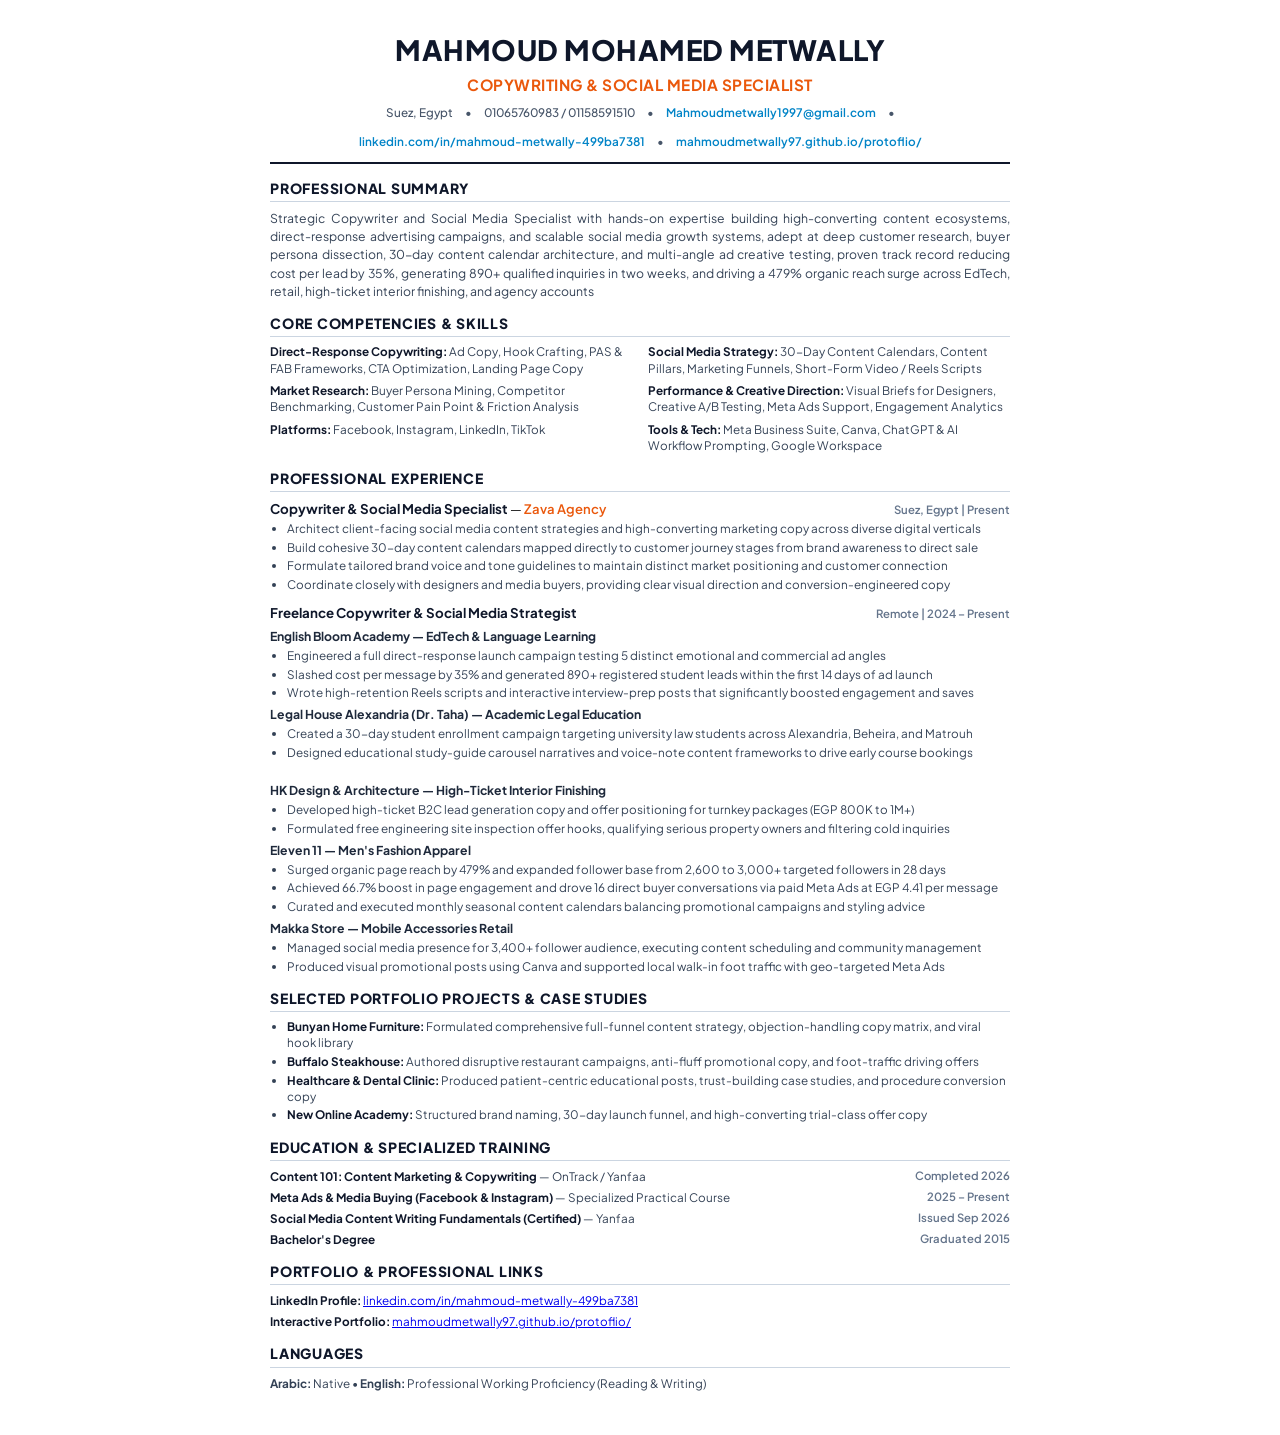
==== Mahmoud_Metwally_CV.html @ d10c6751 "Add Yanfaa Social Media Content Writing Certificate to social proof gallery and update CV" ====
<!DOCTYPE html>
<html lang="en">
<head>
  <meta charset="UTF-8">
  <title>Mahmoud Mohamed Metwally - CV</title>
  <style>
    @import url('https://fonts.googleapis.com/css2?family=Plus+Jakarta+Sans:wght@400;500;600;700;800&display=swap');

    * {
      margin: 0;
      padding: 0;
      box-sizing: border-box;
      font-family: 'Plus Jakarta Sans', -apple-system, BlinkMacSystemFont, 'Segoe UI', Roboto, Helvetica, Arial, sans-serif;
    }

    body {
      background-color: #ffffff;
      color: #1a1a1a;
      line-height: 1.45;
      font-size: 9.8pt;
      padding: 30px 40px;
      max-width: 820px;
      margin: 0 auto;
    }

    /* Header */
    header {
      text-align: center;
      border-bottom: 2px solid #0f172a;
      padding-bottom: 12px;
      margin-bottom: 14px;
    }

    h1 {
      font-size: 21pt;
      font-weight: 800;
      letter-spacing: 0.5px;
      color: #0f172a;
      text-transform: uppercase;
      margin-bottom: 3px;
    }

    .job-title {
      font-size: 11.5pt;
      font-weight: 700;
      color: #ea580c;
      letter-spacing: 0.5px;
      margin-bottom: 8px;
      text-transform: uppercase;
    }

    .contact-info {
      display: flex;
      justify-content: center;
      flex-wrap: wrap;
      gap: 12px;
      font-size: 8.8pt;
      color: #475569;
      font-weight: 500;
    }

    .contact-info a {
      color: #0284c7;
      text-decoration: none;
      font-weight: 600;
    }

    /* Section Styling */
    section {
      margin-bottom: 13px;
    }

    .section-title {
      font-size: 10.5pt;
      font-weight: 800;
      color: #0f172a;
      text-transform: uppercase;
      letter-spacing: 0.75px;
      border-bottom: 1.5px solid #cbd5e1;
      padding-bottom: 3px;
      margin-bottom: 7px;
    }

    /* Profile Summary */
    .summary-text {
      font-size: 9.2pt;
      color: #334155;
      text-align: justify;
      line-height: 1.48;
    }

    /* Skills Grid */
    .skills-container {
      display: grid;
      grid-template-columns: 1fr 1fr;
      gap: 6px 16px;
      font-size: 8.8pt;
    }

    .skill-group {
      color: #334155;
      line-height: 1.4;
    }

    .skill-group strong {
      color: #0f172a;
      font-weight: 700;
    }

    /* Experience */
    .exp-item {
      margin-bottom: 10px;
    }

    .exp-header {
      display: flex;
      justify-content: space-between;
      align-items: baseline;
      margin-bottom: 2px;
    }

    .role-title {
      font-size: 10pt;
      font-weight: 700;
      color: #0f172a;
    }

    .company-name {
      font-weight: 600;
      color: #ea580c;
    }

    .exp-meta {
      font-size: 8.5pt;
      color: #64748b;
      font-weight: 600;
    }

    .project-subheading {
      font-size: 9.2pt;
      font-weight: 700;
      color: #1e293b;
      margin-top: 5px;
      margin-bottom: 2px;
    }

    ul.bullet-list {
      list-style-type: disc;
      padding-left: 17px;
      margin-top: 2px;
    }

    ul.bullet-list li {
      font-size: 8.8pt;
      color: #334155;
      margin-bottom: 2.5px;
      line-height: 1.38;
    }

    ul.bullet-list li strong {
      color: #0f172a;
    }

    /* Education & Links */
    .edu-item {
      display: flex;
      justify-content: space-between;
      font-size: 8.8pt;
      margin-bottom: 4px;
      color: #334155;
    }

    .edu-item strong {
      color: #0f172a;
    }

    .page-break-before {
      page-break-before: always;
      padding-top: 8px;
    }

    @media print {
      body {
        padding: 0;
        max-width: 100%;
      }
    }
  </style>
</head>
<body>

  <!-- PAGE 1 -->
  <header>
    <h1>Mahmoud Mohamed Metwally</h1>
    <div class="job-title">Copywriting & Social Media Specialist</div>
    <div class="contact-info">
      <span>Suez, Egypt</span>
      <span>•</span>
      <span>01065760983 / 01158591510</span>
      <span>•</span>
      <a href="mailto:Mahmoudmetwally1997@gmail.com">Mahmoudmetwally1997@gmail.com</a>
      <span>•</span>
      <a href="https://www.linkedin.com/in/mahmoud-metwally-499ba7381" target="_blank">linkedin.com/in/mahmoud-metwally-499ba7381</a>
      <span>•</span>
      <a href="https://mahmoudmetwally97.github.io/protoflio/" target="_blank">mahmoudmetwally97.github.io/protoflio/</a>
    </div>
  </header>

  <!-- PROFESSIONAL SUMMARY -->
  <section>
    <div class="section-title">Professional Summary</div>
    <p class="summary-text">
      Strategic Copywriter and Social Media Specialist with hands-on expertise building high-converting content ecosystems, direct-response advertising campaigns, and scalable social media growth systems, adept at deep customer research, buyer persona dissection, 30-day content calendar architecture, and multi-angle ad creative testing, proven track record reducing cost per lead by 35%, generating 890+ qualified inquiries in two weeks, and driving a 479% organic reach surge across EdTech, retail, high-ticket interior finishing, and agency accounts
    </p>
  </section>

  <!-- CORE SKILLS -->
  <section>
    <div class="section-title">Core Competencies & Skills</div>
    <div class="skills-container">
      <div class="skill-group">
        <strong>Direct-Response Copywriting:</strong> Ad Copy, Hook Crafting, PAS & FAB Frameworks, CTA Optimization, Landing Page Copy
      </div>
      <div class="skill-group">
        <strong>Social Media Strategy:</strong> 30-Day Content Calendars, Content Pillars, Marketing Funnels, Short-Form Video / Reels Scripts
      </div>
      <div class="skill-group">
        <strong>Market Research:</strong> Buyer Persona Mining, Competitor Benchmarking, Customer Pain Point & Friction Analysis
      </div>
      <div class="skill-group">
        <strong>Performance & Creative Direction:</strong> Visual Briefs for Designers, Creative A/B Testing, Meta Ads Support, Engagement Analytics
      </div>
      <div class="skill-group">
        <strong>Platforms:</strong> Facebook, Instagram, LinkedIn, TikTok
      </div>
      <div class="skill-group">
        <strong>Tools & Tech:</strong> Meta Business Suite, Canva, ChatGPT & AI Workflow Prompting, Google Workspace
      </div>
    </div>
  </section>

  <!-- WORK EXPERIENCE -->
  <section>
    <div class="section-title">Professional Experience</div>

    <!-- Zava Agency -->
    <div class="exp-item">
      <div class="exp-header">
        <div>
          <span class="role-title">Copywriter & Social Media Specialist</span> — <span class="company-name">Zava Agency</span>
        </div>
        <span class="exp-meta">Suez, Egypt | Present</span>
      </div>
      <ul class="bullet-list">
        <li>Architect client-facing social media content strategies and high-converting marketing copy across diverse digital verticals</li>
        <li>Build cohesive 30-day content calendars mapped directly to customer journey stages from brand awareness to direct sale</li>
        <li>Formulate tailored brand voice and tone guidelines to maintain distinct market positioning and customer connection</li>
        <li>Coordinate closely with designers and media buyers, providing clear visual direction and conversion-engineered copy</li>
      </ul>
    </div>

    <!-- Freelance Experience -->
    <div class="exp-item">
      <div class="exp-header">
        <div>
          <span class="role-title">Freelance Copywriter & Social Media Strategist</span>
        </div>
        <span class="exp-meta">Remote | 2024 – Present</span>
      </div>

      <!-- English Bloom -->
      <div class="project-subheading">English Bloom Academy — EdTech & Language Learning</div>
      <ul class="bullet-list">
        <li>Engineered a full direct-response launch campaign testing 5 distinct emotional and commercial ad angles</li>
        <li>Slashed cost per message by 35% and generated 890+ registered student leads within the first 14 days of ad launch</li>
        <li>Wrote high-retention Reels scripts and interactive interview-prep posts that significantly boosted engagement and saves</li>
      </ul>

      <!-- Legal House Alexandria -->
      <div class="project-subheading">Legal House Alexandria (Dr. Taha) — Academic Legal Education</div>
      <ul class="bullet-list">
        <li>Created a 30-day student enrollment campaign targeting university law students across Alexandria, Beheira, and Matrouh</li>
        <li>Designed educational study-guide carousel narratives and voice-note content frameworks to drive early course bookings</li>
      </ul>
    </div>
  </section>

  <!-- PAGE 2 -->
  <div class="page-break-before"></div>

  <section>
    <!-- HK Design -->
    <div class="project-subheading" style="margin-top: 0;">HK Design & Architecture — High-Ticket Interior Finishing</div>
    <ul class="bullet-list">
      <li>Developed high-ticket B2C lead generation copy and offer positioning for turnkey packages (EGP 800K to 1M+)</li>
      <li>Formulated free engineering site inspection offer hooks, qualifying serious property owners and filtering cold inquiries</li>
    </ul>

    <!-- Eleven 11 -->
    <div class="project-subheading">Eleven 11 — Men's Fashion Apparel</div>
    <ul class="bullet-list">
      <li>Surged organic page reach by 479% and expanded follower base from 2,600 to 3,000+ targeted followers in 28 days</li>
      <li>Achieved 66.7% boost in page engagement and drove 16 direct buyer conversations via paid Meta Ads at EGP 4.41 per message</li>
      <li>Curated and executed monthly seasonal content calendars balancing promotional campaigns and styling advice</li>
    </ul>

    <!-- Makka Store -->
    <div class="project-subheading">Makka Store — Mobile Accessories Retail</div>
    <ul class="bullet-list">
      <li>Managed social media presence for 3,400+ follower audience, executing content scheduling and community management</li>
      <li>Produced visual promotional posts using Canva and supported local walk-in foot traffic with geo-targeted Meta Ads</li>
    </ul>
  </section>

  <!-- SELECTED PORTFOLIO PROJECTS -->
  <section>
    <div class="section-title">Selected Portfolio Projects & Case Studies</div>
    <ul class="bullet-list">
      <li><strong>Bunyan Home Furniture:</strong> Formulated comprehensive full-funnel content strategy, objection-handling copy matrix, and viral hook library</li>
      <li><strong>Buffalo Steakhouse:</strong> Authored disruptive restaurant campaigns, anti-fluff promotional copy, and foot-traffic driving offers</li>
      <li><strong>Healthcare & Dental Clinic:</strong> Produced patient-centric educational posts, trust-building case studies, and procedure conversion copy</li>
      <li><strong>New Online Academy:</strong> Structured brand naming, 30-day launch funnel, and high-converting trial-class offer copy</li>
    </ul>
  </section>

  <!-- EDUCATION & CERTIFICATIONS -->
  <section>
    <div class="section-title">Education & Specialized Training</div>
    <div class="edu-item">
      <span><strong>Content 101: Content Marketing & Copywriting</strong> — OnTrack / Yanfaa</span>
      <span class="exp-meta">Completed 2026</span>
    </div>
    <div class="edu-item">
      <span><strong>Meta Ads & Media Buying (Facebook & Instagram)</strong> — Specialized Practical Course</span>
      <span class="exp-meta">2025 – Present</span>
    </div>
    <div class="edu-item">
      <span><strong>Social Media Content Writing Fundamentals (Certified)</strong> — Yanfaa</span>
      <span class="exp-meta">Issued Sep 2026</span>
    </div>
    <div class="edu-item">
      <span><strong>Bachelor's Degree</strong></span>
      <span class="exp-meta">Graduated 2015</span>
    </div>
  </section>

  <!-- PORTFOLIO & PROFESSIONAL LINKS -->
  <section>
    <div class="section-title">Portfolio & Professional Links</div>
    <div class="edu-item">
      <span><strong>LinkedIn Profile:</strong> <a href="https://www.linkedin.com/in/mahmoud-metwally-499ba7381" target="_blank">linkedin.com/in/mahmoud-metwally-499ba7381</a></span>
    </div>
    <div class="edu-item">
      <span><strong>Interactive Portfolio:</strong> <a href="https://mahmoudmetwally97.github.io/protoflio/" target="_blank">mahmoudmetwally97.github.io/protoflio/</a></span>
    </div>
  </section>

  <!-- LANGUAGES -->
  <section>
    <div class="section-title">Languages</div>
    <p class="summary-text" style="font-size: 8.8pt;">
      <strong>Arabic:</strong> Native &bull; <strong>English:</strong> Professional Working Proficiency (Reading & Writing)
    </p>
  </section>

</body>
</html>
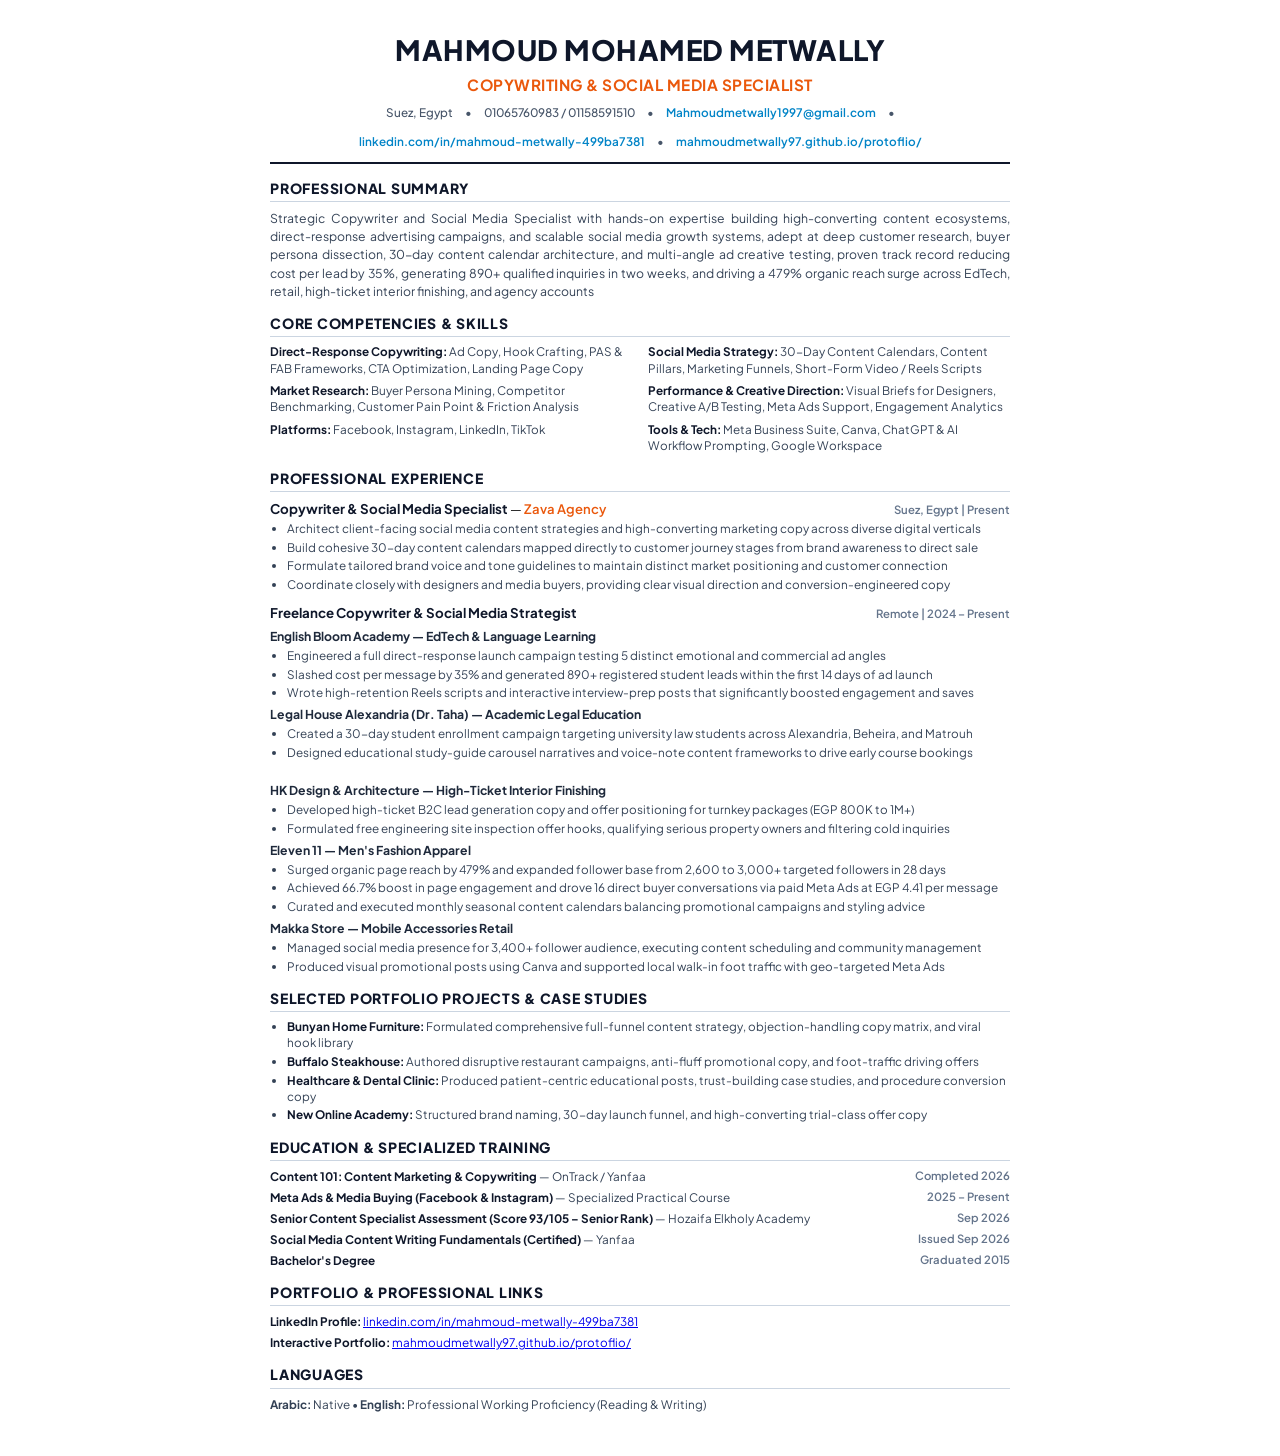
==== commit 94756b08: "Add Hozaifa Elkholy Senior Assessment credential to portfolio social proof and CV" ====
--- a/Mahmoud_Metwally_CV.html
+++ b/Mahmoud_Metwally_CV.html
@@ -335,6 +335,10 @@
       <span class="exp-meta">2025 – Present</span>
     </div>
     <div class="edu-item">
+      <span><strong>Senior Content Specialist Assessment (Score 93/105 – Senior Rank)</strong> — Hozaifa Elkholy Academy</span>
+      <span class="exp-meta">Sep 2026</span>
+    </div>
+    <div class="edu-item">
       <span><strong>Social Media Content Writing Fundamentals (Certified)</strong> — Yanfaa</span>
       <span class="exp-meta">Issued Sep 2026</span>
     </div>
